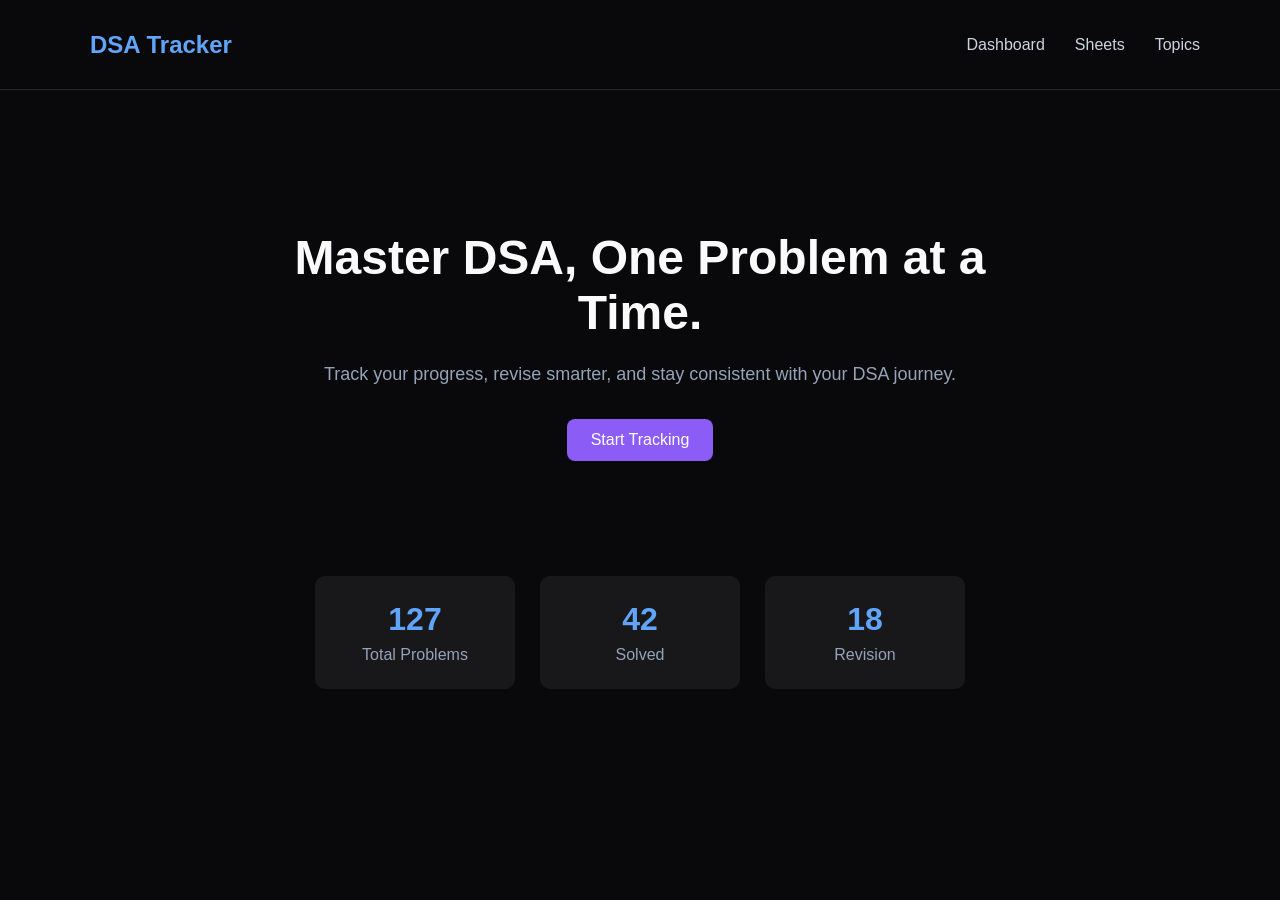
==== index.html @ 51c481e1 "Initial commit" ====
<!DOCTYPE html>
<html lang="en">

<head>
    <meta charset="UTF-8">
    <meta name="viewport" content="width=device-width, initial-scale=1.0">

    <title>DSA Tracker</title>

    <link rel="stylesheet" href="style.css">
</head>

<body>

    <nav>
        <h2>DSA Tracker</h2>

        <div class="nav-links">
            <a href="index.html">Dashboard</a>
            <a href="sheets.html">Sheets</a>
            <a href="topics.html">Topics</a>
        </div>
    </nav>


    <main>

        <section class="hero">

            <h1>Master DSA, One Problem at a Time.</h1>

            <p>
                Track your progress, revise smarter,
                and stay consistent with your DSA journey.
            </p>

            <button>Start Tracking</button>

        </section>

        <section class="stats">

    <div class="card">
        <h2>127</h2>
        <p>Total Problems</p>
    </div>

    <div class="card">
        <h2>42</h2>
        <p>Solved</p>
    </div>

    <div class="card">
        <h2>18</h2>
        <p>Revision</p>
    </div>

</section>
    </main>

</body>
</html>
---- style.css ----
* {
    margin: 0;
    padding: 0;
    box-sizing: border-box;
}

body {
    background-color: #09090b;
    color: #fafafa;
    font-family: Arial, sans-serif;
}

nav {
    height: 10vh;
    padding: 0 60px;

    display: flex;
    align-items: center;
    justify-content: space-between;

    border-bottom: 1px solid #27272a;
}

nav h2 {
    color: #60a5fa;
    padding-left: 30px;
}

.nav-links {
    display: flex;
    gap: 30px;
    padding-right: 20px;
}

.nav-links a {
    color: #cbd5e1;
    text-decoration: none;
}

.nav-links a:hover {
    color: #60a5fa;
}

.hero {
    text-align: center;
    max-width: 800px;
    margin: 120px auto;
    margin-bottom: 95px; 
    padding: 20px;
}

.hero h1 {
    font-size: 48px;
    margin-bottom: 20px;
}

.hero p {
    color: #94a3b8;
    font-size: 18px;
    line-height: 1.6;
    margin-bottom: 30px;
}

.hero button {
    background-color: #8b5cf6;
    color: white;

    border: none;
    padding: 12px 24px;

    border-radius: 8px;
    font-size: 16px;

    cursor: pointer;
}

.hero button:hover {
    background-color:#7c3aed;
}

.stats {
    display: flex;
    justify-content: center;
    gap: 25px;
}

.card {
    background-color:#18181b;

    width: 200px;
    padding: 25px;

    text-align: center;

    border-radius: 10px;
}

.card h2 {
    font-size: 32px;
    color: #60a5fa;
    margin-bottom: 8px;
}

.card p {
    color: #94a3b8;
}

.sheets-heading {
    text-align: center;
    margin: 70px 0 40px;
}

.sheets-heading h1 {
    font-size: 42px;
    margin-bottom: 10px;
}

.sheets-heading p {
    color: #a1a1aa;
    font-size: 18px;
}

.sheets {
    display: flex;
    justify-content: center;
    gap: 25px;
    margin-top: 75px;
}

.sheet-card {
    background-color: #18181b;

    width: 280px;
    padding: 30px;

    border: 1px solid #27272a;
    border-radius: 12px;
}

.sheet-card h2 {
    margin-bottom: 15px;
}

.sheet-card p {
    color: #a1a1aa;
    margin-bottom: 25px;
}

.sheet-card button {
    background-color: #8b5cf6;
    color: white;

    border: none;
    padding: 10px 18px;

    border-radius: 7px;
    cursor: pointer;
}

.sheet-card {
    transition: 0.2s;
}

.sheet-card:hover {
    transform: translateY(-5px);
    border-color: #8b5cf6;
}

.progress {
    height: 8px;
    background-color: #27272a;
    border-radius: 10px;
    margin-bottom: 25px;
}

.progress-bar {
    height: 100%;
    width: 20%;
    background-color: #8b5cf6;
    border-radius: 10px;
}

.progress-bar1 {
    height: 100%;
    width: 40%;
    background-color: #8b5cf6;
    border-radius: 10px;
}

.progress-bar2 {
    height: 100%;
    width: 70%;
    background-color: #8b5cf6;
    border-radius: 10px;
}

.sheet-card .description {
    color: #71717a;
    font-size: 14px;
    line-height: 1.5;
    margin-bottom: 20px;
}

.topic-card {
    background: #1a1a1a;
    border: 1px solid #2a2a2a;
    border-radius: 12px;
    padding: 15px 20px;
    display: flex;
    align-items: center;
    justify-content: space-between;
    gap: 20px;
    margin-bottom: 15px;
}

.topic-info {
    flex: 1;
}

.topic-info h2 {
    margin: 0 0 8px;
}

.topic-info p {
    
    color: #a1a1aa;
}

.topic-progress {
    width: 220px;
}

.topic-progress span {
    color: #71717a;
    font-size: 14px;
}

.progress-bar {
    width: 100%;
    height: 8px;
    background: #333;
    border-radius: 10px;
    margin-top: 8px;
    overflow: hidden;
}

.progress-fill {
    width: 0%;
    height: 100%;
    background: #fff;
    border-radius: 10px;
}

.topic-card button {
    padding: 7px 16px;
    border: none;
    border-radius: 8px;
    cursor: pointer;
}

.topics-page {
    padding: 30px;
}

.topics-page h1 {
    margin-bottom: 8px;
    font-size: 32px;
    
}

.topics-page > p {
    margin-top: 0;
    margin-bottom: 25px;
    color: #888;
}

.headings{
    display: flex;
    justify-content: center;
    align-items: center;
    flex-direction: column;
    margin-bottom: 20px;
}

.problems-page {
    padding: 30px;
}

.problem-section {
    margin-top: 35px;
}

.problem-section h2 {
    margin-bottom: 15px;
}

.problem-card {
    background: #1a1a1a;
    border: 1px solid #2a2a2a;
    border-radius: 12px;
    padding: 16px 20px;

    display: flex;
    align-items: center;
    gap: 20px;
}

.problem-details {
    flex: 1;
}

.problem-details h3 {
    margin: 0 0 5px;
}

.problem-details p {
    margin: 0;
    color: #888;
    font-size: 14px;
}

.difficulty {
    font-size: 13px;
    padding: 5px 10px;
    border-radius: 20px;
}

.difficulty.easy {
    background: #222;
    color: #aaa;
}

.problem-card input {
    width: 18px;
    height: 18px;
    cursor: pointer;
}


.topic-dropdown {
    background: #1a1a1a;
    border: 1px solid #2a2a2a;
    border-radius: 12px;
    overflow: hidden;
}

.topic-header {
    padding: 18px 20px;
    display: flex;
    justify-content: space-between;
    align-items: center;
    cursor: pointer;
}

.topic-header h2 {
    margin: 0;
}

.difficulty-section {
    border-top: 1px solid #2a2a2a;
}

.difficulty-header {
    padding: 14px 20px;
    display: flex;
    justify-content: space-between;
    align-items: center;
    cursor: pointer;
}

.difficulty-header h3 {
    margin: 0;
}

.problems-list {
    padding: 0 20px 15px 20px;
}

.problem-item {
    padding: 12px 0;
    display: flex;
    justify-content: space-between;
    align-items: center;
    border-top: 1px solid #242424;
}

.problem-item input {
    width: 17px;
    height: 17px;
    cursor: pointer;
}

.topic-dropdown{
    margin-bottom: 10px;
}

.topic-container {
    width: 70%;
    margin: 0 auto;
}
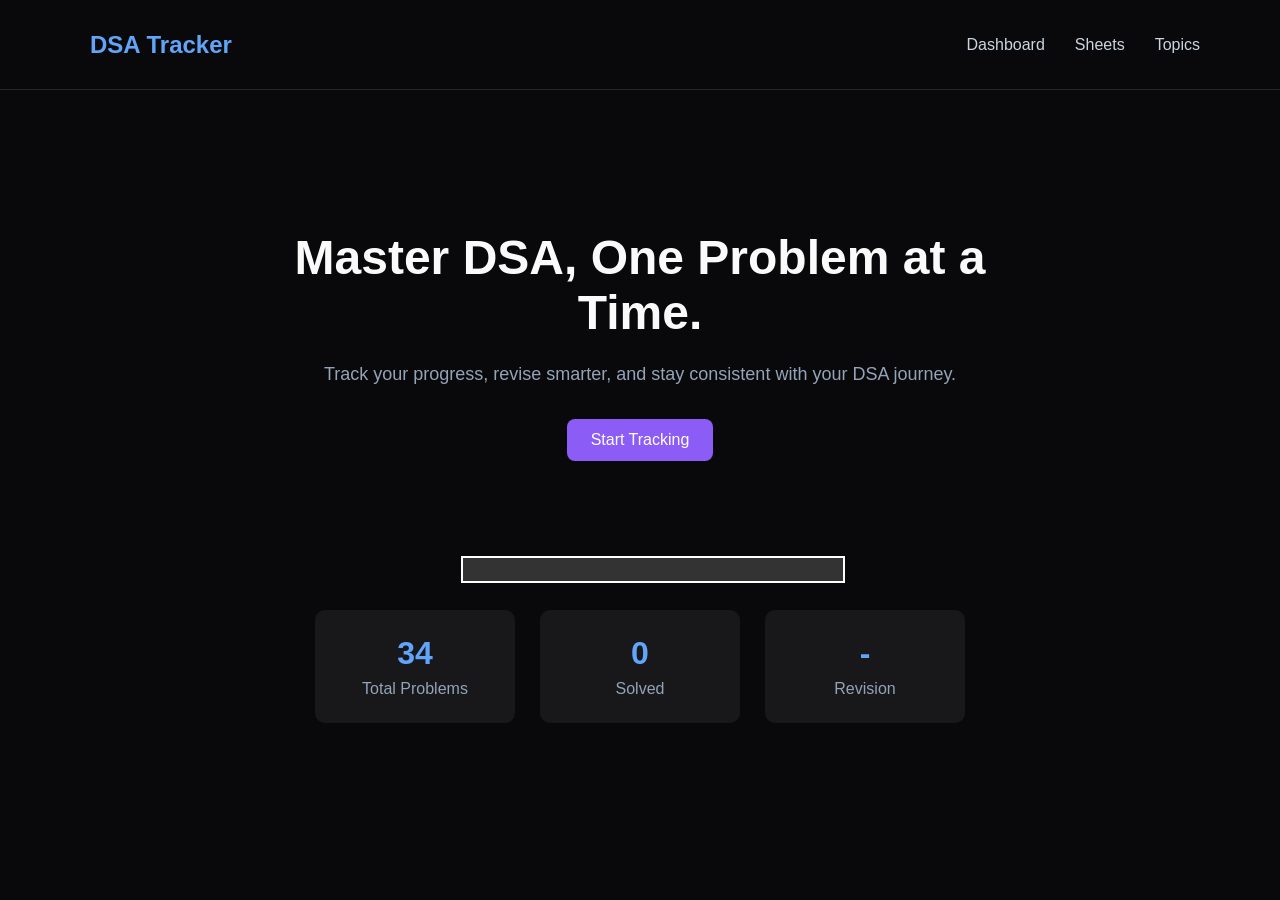
==== commit 41100f90: "added many features today" ====
--- a/index.html
+++ b/index.html
@@ -1,4 +1,3 @@
-
 <!DOCTYPE html>
 <html lang="en">
 
@@ -9,6 +8,7 @@
     <title>DSA Tracker</title>
 
     <link rel="stylesheet" href="style.css">
+
 </head>
 
 <body>
@@ -39,25 +39,36 @@
 
         </section>
 
-        <section class="stats">
 
-    <div class="card">
-        <h2>127</h2>
-        <p>Total Problems</p>
-    </div>
+        <section class="stat">
+            <div class="progress-bar">
+                <div class="progress-fill" id="overall-progress-fill"></div>
+            </div>
+            <div class="stats">
 
-    <div class="card">
-        <h2>42</h2>
-        <p>Solved</p>
-    </div>
 
-    <div class="card">
-        <h2>18</h2>
-        <p>Revision</p>
-    </div>
 
-</section>
+                <div class="card">
+                    <h2 id="total-problems">127</h2>
+                    <p>Total Problems</p>
+                </div>
+
+                <div class="card">
+                    <h2 id="solved-problems">42</h2>
+                    <p>Solved</p>
+                </div>
+
+                <div class="card">
+                    <h2>-</h2>
+                    <p>Revision</p>
+                </div>
+
+            </div>
+
+        </section>
+
     </main>
+    <script src="script.js"></script>
+</body>
 
-</body>
-</html>
+</html>
--- a/style.css
+++ b/style.css
@@ -46,7 +46,7 @@
     text-align: center;
     max-width: 800px;
     margin: 120px auto;
-    margin-bottom: 95px; 
+    margin-bottom: 75px; 
     padding: 20px;
 }
 
@@ -216,6 +216,9 @@
 
 .topic-info {
     flex: 1;
+    display: flex;
+    justify-content: space-between;
+    margin-right: 10%;
 }
 
 .topic-info h2 {
@@ -250,6 +253,14 @@
     height: 100%;
     background: #fff;
     border-radius: 10px;
+}
+
+.stat .progress-bar {
+    border-radius: 0;
+}
+
+.stat .progress-fill {
+    border-radius: 0;
 }
 
 .topic-card button {
@@ -400,3 +411,14 @@
     margin: 0 auto;
 }
 
+
+
+.stat .progress-bar {
+    width: 30%;
+    height: 3vh;
+    border: 2px solid white;
+    border-radius: 0;
+    margin-left: 36vw;
+    margin-bottom: 3vh;
+    border-radius: 0;
+}
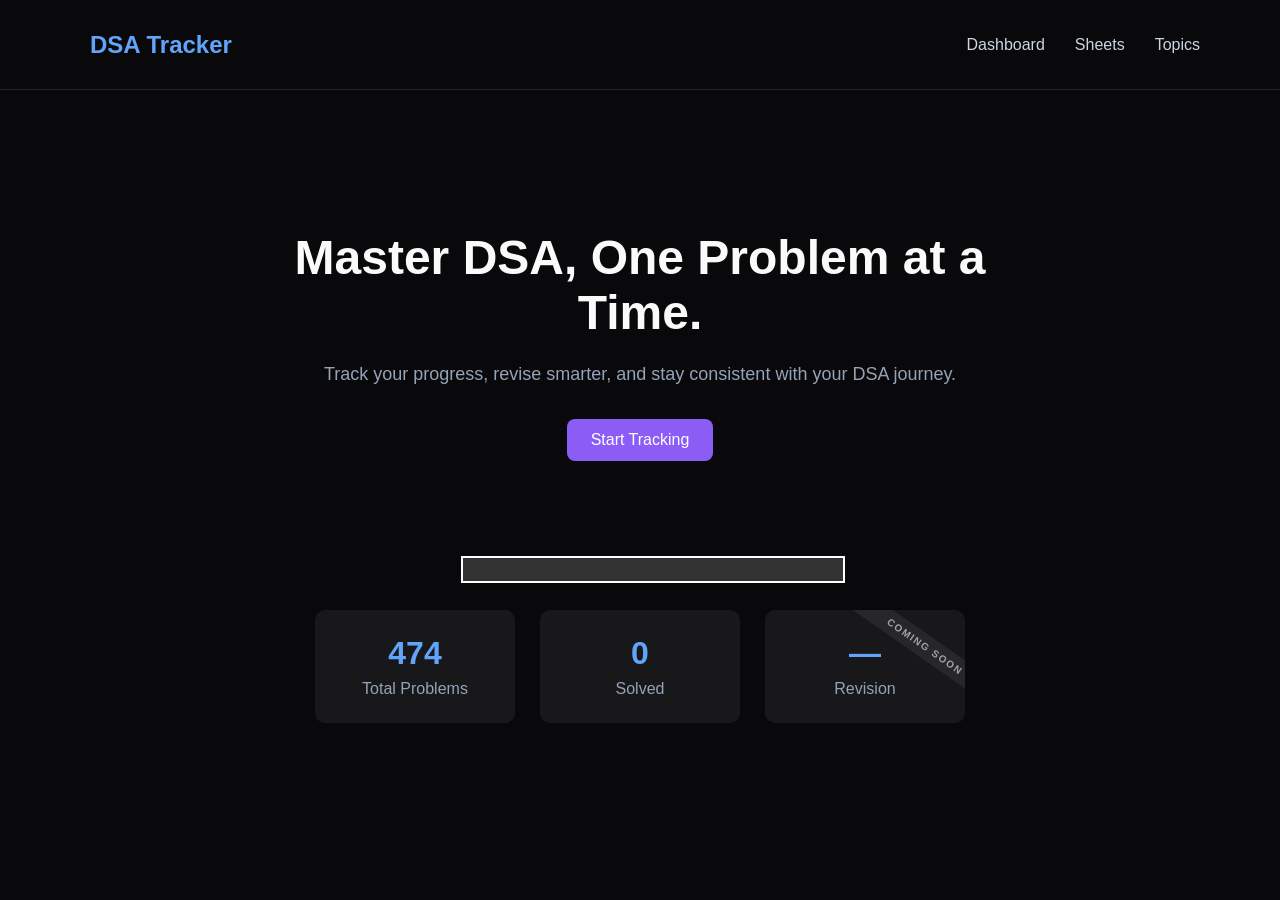
==== commit cf0ca77c: "finished dsa tracker v1" ====
--- a/index.html
+++ b/index.html
@@ -35,7 +35,9 @@
                 and stay consistent with your DSA journey.
             </p>
 
-            <button>Start Tracking</button>
+            <button onclick="window.location.href='striver.html'">
+    Start Tracking
+</button>
 
         </section>
 
@@ -58,10 +60,14 @@
                     <p>Solved</p>
                 </div>
 
-                <div class="card">
-                    <h2>-</h2>
-                    <p>Revision</p>
-                </div>
+                <div class="card revision-card">
+    <h2>—</h2>
+    <p>Revision</p>
+
+    <div class="revision-ribbon">
+        COMING SOON
+    </div>
+</div>
 
             </div>
 
--- a/style.css
+++ b/style.css
@@ -421,4 +421,222 @@
     margin-left: 36vw;
     margin-bottom: 3vh;
     border-radius: 0;
+}
+
+.sheets-heading p{
+    margin-bottom: 2vh;
+}
+/* =========================================
+   TOPICS PAGE
+   ========================================= */
+
+.topics-layout {
+    max-width: 1100px;
+
+    margin: 0 auto;
+
+    padding: 60px 30px;
+}
+
+
+.topics-heading {
+    margin-bottom: 40px;
+}
+
+
+.topics-label {
+    display: inline-block;
+
+    font-size: 12px;
+
+    font-weight: 700;
+
+    letter-spacing: 2px;
+
+    margin-bottom: 10px;
+
+    opacity: 0.6;
+}
+
+
+.topics-heading h1 {
+    font-size: 42px;
+
+    margin: 0 0 10px;
+}
+
+
+.topics-heading p {
+    margin: 0;
+
+    font-size: 16px;
+
+    opacity: 0.65;
+
+    max-width: 600px;
+}
+
+
+.topics-grid {
+    display: grid;
+
+    grid-template-columns: repeat(2, 1fr);
+
+    gap: 18px;
+}
+
+
+.topics-card {
+    position: relative;
+
+    padding: 25px;
+
+    border: 1px solid rgba(255, 255, 255, 0.08);
+
+    border-radius: 14px;
+
+    background: rgba(255, 255, 255, 0.03);
+
+    cursor: pointer;
+
+    transition:
+        transform 0.2s ease,
+        border-color 0.2s ease,
+        background 0.2s ease;
+}
+
+
+.topics-card:hover {
+    transform: translateY(-4px);
+
+    border-color: rgba(255, 255, 255, 0.2);
+
+    background: rgba(255, 255, 255, 0.06);
+}
+
+
+.topics-number {
+    display: block;
+
+    font-size: 12px;
+
+    font-weight: 700;
+
+    letter-spacing: 1px;
+
+    opacity: 0.4;
+
+    margin-bottom: 18px;
+}
+
+
+.topics-card h2 {
+    margin: 0 0 8px;
+
+    font-size: 22px;
+}
+
+
+.topics-card p {
+    margin: 0;
+
+    font-size: 14px;
+
+    line-height: 1.6;
+
+    opacity: 0.55;
+}
+
+
+/* =========================================
+   TOPICS RESPONSIVE DESIGN
+   ========================================= */
+
+@media (max-width: 700px) {
+
+    .topics-layout {
+        padding: 40px 20px;
+    }
+
+
+    .topics-heading h1 {
+        font-size: 34px;
+    }
+
+
+    .topics-grid {
+        grid-template-columns: 1fr;
+    }
+
+}
+
+/* =========================================
+   COMING SOON SHEETS
+   ========================================= */
+
+.coming-soon {
+    position: relative;
+    overflow: hidden;
+}
+
+.coming-soon::after {
+    content: "";
+    position: absolute;
+
+    width: 150%;
+    height: 45px;
+
+    background: #27272a;
+
+    top: 50%;
+    left: -25%;
+
+    transform: rotate(-20deg);
+}
+
+.coming-soon-ribbon {
+    position: absolute;
+
+    top: 50%;
+    left: 50%;
+
+    transform: translate(-50%, -50%) rotate(-20deg);
+
+    z-index: 2;
+
+    font-size: 12px;
+    font-weight: bold;
+    letter-spacing: 2px;
+
+    color: #fafafa;
+
+    white-space: nowrap;
+    padding-top: 43px;
+}
+
+
+.revision-card {
+    position: relative;
+    overflow: hidden;
+}
+
+.revision-ribbon {
+    position: absolute;
+
+    width: 180px;
+    padding: 6px 0;
+
+    top: 25px;
+    right: -50px;
+
+    transform: rotate(35deg);
+
+    background-color: #27272a;
+    color: #a1a1aa;
+
+    font-size: 10px;
+    font-weight: bold;
+    letter-spacing: 1.5px;
+
+    text-align: center;
 }
